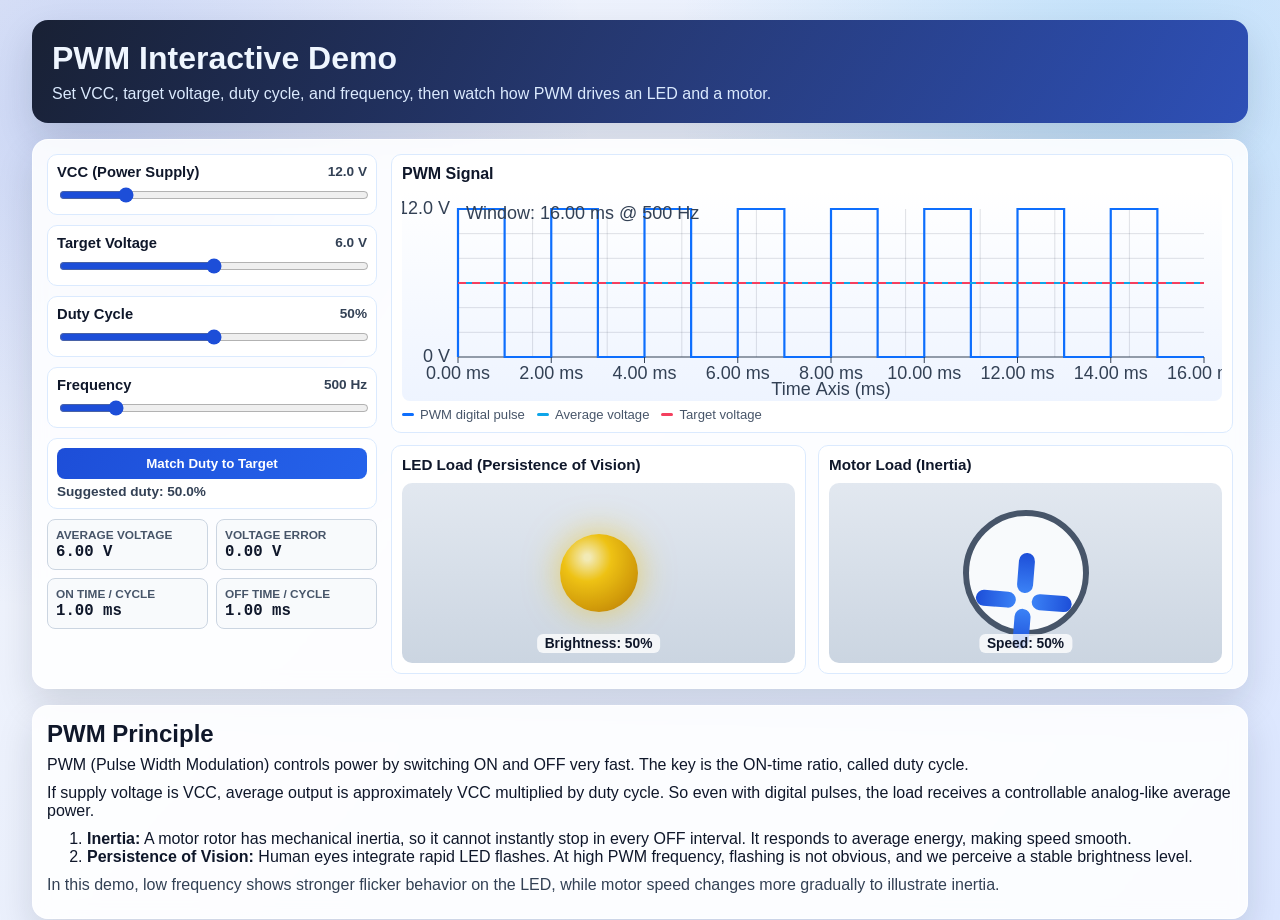
==== index.html @ 6959acde "PWM" ====
<!DOCTYPE html>
<html lang="en">
<head>
  <meta charset="UTF-8" />
  <meta name="viewport" content="width=device-width, initial-scale=1.0" />
  <meta name="description" content="Interactive PWM demo with VCC, target voltage, duty cycle, frequency, LED persistence-of-vision, and motor inertia visualization." />
  <meta name="theme-color" content="#1d4ed8" />
  <meta property="og:title" content="PWM Interactive Demo" />
  <meta property="og:description" content="A static front-end PWM visualization with interactive controls and load animations." />
  <meta property="og:type" content="website" />
  <title>PWM Interactive Demo</title>
  <link rel="stylesheet" href="style.css" />
</head>
<body>
  <div class="wrap">
    <section class="hero">
      <h1>PWM Interactive Demo</h1>
      <p>
        Set VCC, target voltage, duty cycle, and frequency, then watch how PWM drives an LED and a motor.
      </p>
    </section>

    <section class="panel app-grid">
      <div class="controls">
        <div class="control">
          <label for="vcc">VCC (Power Supply) <span id="vccVal" class="unit">12.0 V</span></label>
          <input id="vcc" type="range" min="3" max="48" step="0.5" value="12" />
        </div>

        <div class="control">
          <label for="targetVoltage">Target Voltage <span id="targetVal" class="unit">6.0 V</span></label>
          <input id="targetVoltage" type="range" min="0" max="12" step="0.1" value="6" />
        </div>

        <div class="control">
          <label for="dutyCycle">Duty Cycle <span id="dutyVal" class="unit">50%</span></label>
          <input id="dutyCycle" type="range" min="0" max="100" step="1" value="50" />
        </div>

        <div class="control">
          <label for="frequency">Frequency <span id="freqVal" class="unit">500 Hz</span></label>
          <input id="frequency" type="range" min="5" max="3000" step="5" value="500" />
        </div>

        <div class="control row-control">
          <button id="matchDuty" type="button">Match Duty to Target</button>
          <span class="unit" id="dutyHint">Suggested duty: 50%</span>
        </div>

        <div class="stats">
          <div class="stat-box">
            <strong>Average Voltage</strong>
            <span id="avgVoltage">6.00 V</span>
          </div>
          <div class="stat-box">
            <strong>Voltage Error</strong>
            <span id="errorVoltage">0.00 V</span>
          </div>
          <div class="stat-box">
            <strong>ON Time / Cycle</strong>
            <span id="onTime">1.00 ms</span>
          </div>
          <div class="stat-box">
            <strong>OFF Time / Cycle</strong>
            <span id="offTime">1.00 ms</span>
          </div>
        </div>
      </div>

      <div class="visuals">
        <div class="chart">
          <h2>PWM Signal</h2>
          <canvas id="pwmCanvas" width="900" height="260"></canvas>
          <div class="legend">
            <span><i class="swatch swatch-pwm"></i>PWM digital pulse</span>
            <span><i class="swatch swatch-avg"></i>Average voltage</span>
            <span><i class="swatch swatch-target"></i>Target voltage</span>
          </div>
        </div>

        <div class="load-grid">
          <div class="load-card">
            <h3>LED Load (Persistence of Vision)</h3>
            <div class="led-stage">
              <div class="led-bulb" id="ledBulb"></div>
              <div class="led-label" id="ledLabel">Brightness: 50%</div>
            </div>
          </div>

          <div class="load-card">
            <h3>Motor Load (Inertia)</h3>
            <div class="motor-stage">
              <div class="motor-ring">
                <div class="motor-rotor" id="motorRotor">
                  <span></span><span></span><span></span><span></span>
                </div>
              </div>
              <div class="motor-label" id="motorLabel">Speed: 50%</div>
            </div>
          </div>
        </div>
      </div>
    </section>

    <section class="panel explain" id="explanation">
      <h2>PWM Principle</h2>
      <p>
        PWM (Pulse Width Modulation) controls power by switching ON and OFF very fast. The key is the ON-time ratio, called duty cycle.
      </p>
      <p>
        If supply voltage is VCC, average output is approximately VCC multiplied by duty cycle. So even with digital pulses, the load receives a controllable analog-like average power.
      </p>
      <ol>
        <li><strong>Inertia:</strong> A motor rotor has mechanical inertia, so it cannot instantly stop in every OFF interval. It responds to average energy, making speed smooth.</li>
        <li><strong>Persistence of Vision:</strong> Human eyes integrate rapid LED flashes. At high PWM frequency, flashing is not obvious, and we perceive a stable brightness level.</li>
      </ol>
      <p class="mini">
        In this demo, low frequency shows stronger flicker behavior on the LED, while motor speed changes more gradually to illustrate inertia.
      </p>
    </section>
  </div>

  <script src="index.js"></script>
</body>
</html>
---- style.css ----
:root {
  --bg-1: #f4f6fb;
  --bg-2: #dbe6ff;
  --ink-1: #0f172a;
  --ink-2: #334155;
  --panel: rgba(255, 255, 255, 0.88);
  --line-grid: rgba(15, 23, 42, 0.12);
  --pulse: #0d6efd;
  --avg: #0ea5e9;
  --target: #f43f5e;
  --accent: #1d4ed8;
  --axis-font-size: 18px;
  --axis-font-family: "IBM Plex Sans", "Segoe UI", Tahoma, sans-serif;
  --radius-lg: 16px;
  --radius-sm: 10px;
  --shadow: 0 16px 36px rgba(15, 23, 42, 0.13);
}

* {
  box-sizing: border-box;
}

body {
  margin: 0;
  min-height: 100vh;
  font-family: "IBM Plex Sans", "Segoe UI", Tahoma, sans-serif;
  color: var(--ink-1);
  background:
    radial-gradient(circle at 7% 12%, rgba(29, 78, 216, 0.2), transparent 35%),
    radial-gradient(circle at 88% 8%, rgba(14, 165, 233, 0.18), transparent 32%),
    linear-gradient(130deg, var(--bg-1), var(--bg-2));
}

.wrap {
  width: min(1220px, 95vw);
  margin: 20px auto 44px;
  display: grid;
  gap: 16px;
}

.hero {
  padding: 20px;
  border-radius: var(--radius-lg);
  box-shadow: var(--shadow);
  background: linear-gradient(120deg, rgba(15, 23, 42, 0.95), rgba(30, 64, 175, 0.9));
  color: #eff6ff;
}

.hero h1 {
  margin: 0 0 8px;
  font-family: "Space Grotesk", "Trebuchet MS", sans-serif;
  font-size: clamp(1.4rem, 2.5vw, 2rem);
}

.hero p {
  margin: 0;
  color: #dbeafe;
}

.panel {
  background: var(--panel);
  border: 1px solid rgba(255, 255, 255, 0.7);
  border-radius: var(--radius-lg);
  box-shadow: var(--shadow);
  backdrop-filter: blur(8px);
  padding: 14px;
}

.app-grid {
  display: grid;
  grid-template-columns: 330px 1fr;
  gap: 14px;
}

.controls {
  display: grid;
  gap: 10px;
  align-content: start;
}

.control {
  background: #ffffff;
  border: 1px solid #dbeafe;
  border-radius: var(--radius-sm);
  padding: 9px;
  display: grid;
  gap: 5px;
}

.control label {
  display: flex;
  justify-content: space-between;
  gap: 8px;
  font-size: 0.92rem;
  font-weight: 700;
}

.control input[type="range"] {
  width: 100%;
  accent-color: var(--accent);
}

.unit {
  color: var(--ink-2);
  font-size: 0.85rem;
  font-weight: 600;
}

.row-control {
  grid-template-columns: 1fr;
}

#matchDuty {
  border: none;
  border-radius: 8px;
  padding: 8px 10px;
  background: linear-gradient(120deg, #1d4ed8, #2563eb);
  color: #ffffff;
  font-weight: 700;
  cursor: pointer;
}

#matchDuty:hover {
  filter: brightness(1.05);
}

.stats {
  display: grid;
  grid-template-columns: 1fr 1fr;
  gap: 8px;
}

.stat-box {
  border: 1px solid #cbd5e1;
  border-radius: 8px;
  background: #f8fafc;
  padding: 8px;
}

.stat-box strong {
  display: block;
  color: #475569;
  font-size: 0.74rem;
  text-transform: uppercase;
}

.stat-box span {
  font-family: "Consolas", "Courier New", monospace;
  font-size: 0.98rem;
  font-weight: 800;
}

.visuals {
  display: grid;
  gap: 12px;
}

.chart {
  background: #ffffff;
  border: 1px solid #dbeafe;
  border-radius: var(--radius-sm);
  padding: 10px;
}

.chart h2 {
  margin: 0 0 8px;
  font-size: 1rem;
}

canvas {
  width: 100%;
  height: 210px;
  background: linear-gradient(180deg, #ffffff, #eef4ff);
  border-radius: 8px;
  display: block;
}

.legend {
  margin-top: 6px;
  display: flex;
  flex-wrap: wrap;
  gap: 12px;
  color: #475569;
  font-size: 0.82rem;
}

.legend span {
  display: inline-flex;
  align-items: center;
  gap: 6px;
}

.swatch {
  width: 12px;
  height: 3px;
  border-radius: 2px;
}

.swatch-pwm {
  background: var(--pulse);
}

.swatch-avg {
  background: var(--avg);
}

.swatch-target {
  background: var(--target);
}

.load-grid {
  display: grid;
  grid-template-columns: 1fr 1fr;
  gap: 12px;
}

.load-card {
  background: #ffffff;
  border: 1px solid #dbeafe;
  border-radius: var(--radius-sm);
  padding: 10px;
}

.load-card h3 {
  margin: 0 0 10px;
  font-size: 0.95rem;
}

.led-stage,
.motor-stage {
  min-height: 180px;
  border-radius: 10px;
  background: linear-gradient(180deg, #e2e8f0, #cbd5e1);
  display: grid;
  place-items: center;
  position: relative;
}

.led-bulb {
  width: 78px;
  height: 78px;
  border-radius: 50%;
  background: radial-gradient(circle at 35% 30%, #fff6bf 4%, #facc15 32%, #ca8a04 90%);
  box-shadow: 0 0 10px rgba(250, 204, 21, 0.4);
}

.led-label,
.motor-label {
  position: absolute;
  bottom: 10px;
  left: 50%;
  transform: translateX(-50%);
  font-size: 0.86rem;
  color: #0f172a;
  font-weight: 700;
  background: rgba(255, 255, 255, 0.78);
  border-radius: 6px;
  padding: 2px 8px;
}

.motor-ring {
  width: 126px;
  height: 126px;
  border-radius: 50%;
  border: 6px solid #475569;
  display: grid;
  place-items: center;
  background: #f8fafc;
}

.motor-rotor {
  width: 94px;
  height: 94px;
  border-radius: 50%;
  position: relative;
}

.motor-rotor span {
  position: absolute;
  left: 50%;
  top: 50%;
  width: 16px;
  height: 40px;
  border-radius: 8px;
  background: linear-gradient(180deg, #3b82f6, #1d4ed8);
  transform-origin: center -8px;
}

.motor-rotor span:nth-child(1) {
  transform: translate(-50%, -50%) rotate(0deg);
}

.motor-rotor span:nth-child(2) {
  transform: translate(-50%, -50%) rotate(90deg);
}

.motor-rotor span:nth-child(3) {
  transform: translate(-50%, -50%) rotate(180deg);
}

.motor-rotor span:nth-child(4) {
  transform: translate(-50%, -50%) rotate(270deg);
}

.explain h2 {
  margin: 0 0 8px;
}

.explain p,
.explain ol {
  margin: 0 0 10px;
  color: #0f172a;
}

.explain .mini {
  color: #334155;
}

@media (max-width: 980px) {
  .app-grid {
    grid-template-columns: 1fr;
  }

  .load-grid {
    grid-template-columns: 1fr;
  }

  .stats {
    grid-template-columns: 1fr;
  }
}
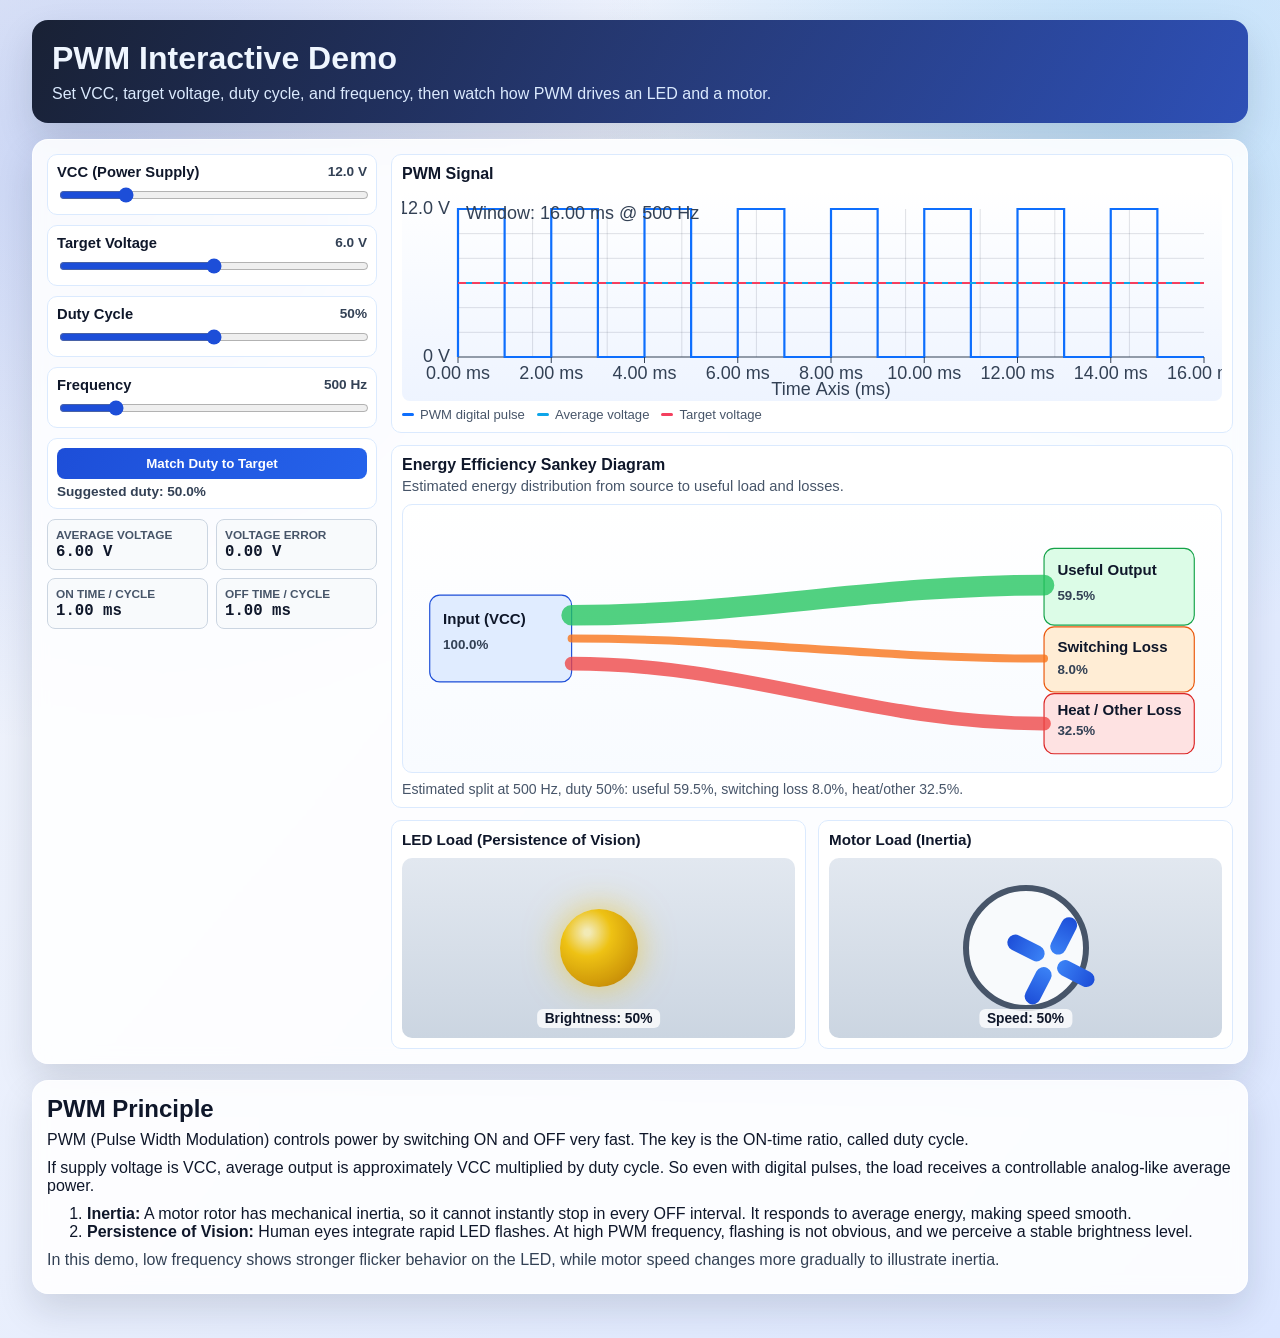
==== commit 059e28b0: "Second vision" ====
--- a/index.html
+++ b/index.html
@@ -78,6 +78,33 @@
           </div>
         </div>
 
+        <div class="chart sankey-panel" id="sankeySection">
+          <h2>Energy Efficiency Sankey Diagram</h2>
+          <p class="sankey-subtitle">Estimated energy distribution from source to useful load and losses.</p>
+          <svg id="sankeySvg" viewBox="0 0 980 320" role="img" aria-label="Energy Sankey Diagram">
+            <rect class="node node-input" x="32" y="108" width="170" height="104" rx="12"></rect>
+            <text class="node-title" x="48" y="142">Input (VCC)</text>
+            <text class="node-value" id="nodeInputVal" x="48" y="172">100.0%</text>
+
+            <rect class="node node-useful" x="768" y="52" width="180" height="92" rx="12"></rect>
+            <text class="node-title" x="784" y="84">Useful Output</text>
+            <text class="node-value" id="nodeUsefulVal" x="784" y="114">0.0%</text>
+
+            <rect class="node node-switch" x="768" y="146" width="180" height="78" rx="12"></rect>
+            <text class="node-title" x="784" y="176">Switching Loss</text>
+            <text class="node-value" id="nodeSwitchVal" x="784" y="202">0.0%</text>
+
+            <rect class="node node-heat" x="768" y="226" width="180" height="72" rx="12"></rect>
+            <text class="node-title" x="784" y="252">Heat / Other Loss</text>
+            <text class="node-value" id="nodeHeatVal" x="784" y="276">0.0%</text>
+
+            <path id="flowUseful" class="flow useful" d="M 202 132 C 410 132, 560 96, 768 96"></path>
+            <path id="flowSwitch" class="flow switch" d="M 202 160 C 410 160, 560 184, 768 184"></path>
+            <path id="flowHeat" class="flow heat" d="M 202 190 C 410 190, 560 262, 768 262"></path>
+          </svg>
+          <div class="sankey-meta" id="sankeyMetaText">Model assumption: normalized input power = 100%.</div>
+        </div>
+
         <div class="load-grid">
           <div class="load-card">
             <h3>LED Load (Persistence of Vision)</h3>
--- a/style.css
+++ b/style.css
@@ -76,6 +76,9 @@
   display: grid;
   gap: 10px;
   align-content: start;
+  position: sticky;
+  top: 12px;
+  align-self: start;
 }
 
 .control {
@@ -306,6 +309,90 @@
   margin: 0 0 8px;
 }
 
+.sankey-panel h2 {
+  margin: 0 0 4px;
+}
+
+.sankey-panel {
+  margin-top: 0;
+}
+
+.sankey-subtitle {
+  margin: 0 0 10px;
+  color: #475569;
+  font-size: 0.92rem;
+}
+
+#sankeySvg {
+  width: 100%;
+  height: auto;
+  display: block;
+  border-radius: 10px;
+  background: linear-gradient(180deg, #ffffff, #f8fbff);
+  border: 1px solid #dbeafe;
+}
+
+.node {
+  stroke-width: 1.4;
+}
+
+.node-input {
+  fill: #e0ecff;
+  stroke: #1d4ed8;
+}
+
+.node-useful {
+  fill: #dcfce7;
+  stroke: #16a34a;
+}
+
+.node-switch {
+  fill: #ffedd5;
+  stroke: #ea580c;
+}
+
+.node-heat {
+  fill: #fee2e2;
+  stroke: #dc2626;
+}
+
+.node-title {
+  font-size: 18px;
+  font-weight: 700;
+  fill: #0f172a;
+}
+
+.node-value {
+  font-size: 16px;
+  font-weight: 700;
+  fill: #334155;
+}
+
+.flow {
+  fill: none;
+  stroke-linecap: round;
+  opacity: 0.78;
+  transition: stroke-width 240ms ease;
+}
+
+.flow.useful {
+  stroke: #22c55e;
+}
+
+.flow.switch {
+  stroke: #f97316;
+}
+
+.flow.heat {
+  stroke: #ef4444;
+}
+
+.sankey-meta {
+  margin-top: 8px;
+  color: #475569;
+  font-size: 0.88rem;
+}
+
 .explain p,
 .explain ol {
   margin: 0 0 10px;
@@ -321,8 +408,9 @@
     grid-template-columns: 1fr;
   }
 
-  .load-grid {
-    grid-template-columns: 1fr;
+  .controls {
+    position: static;
+    top: auto;
   }
 
   .stats {
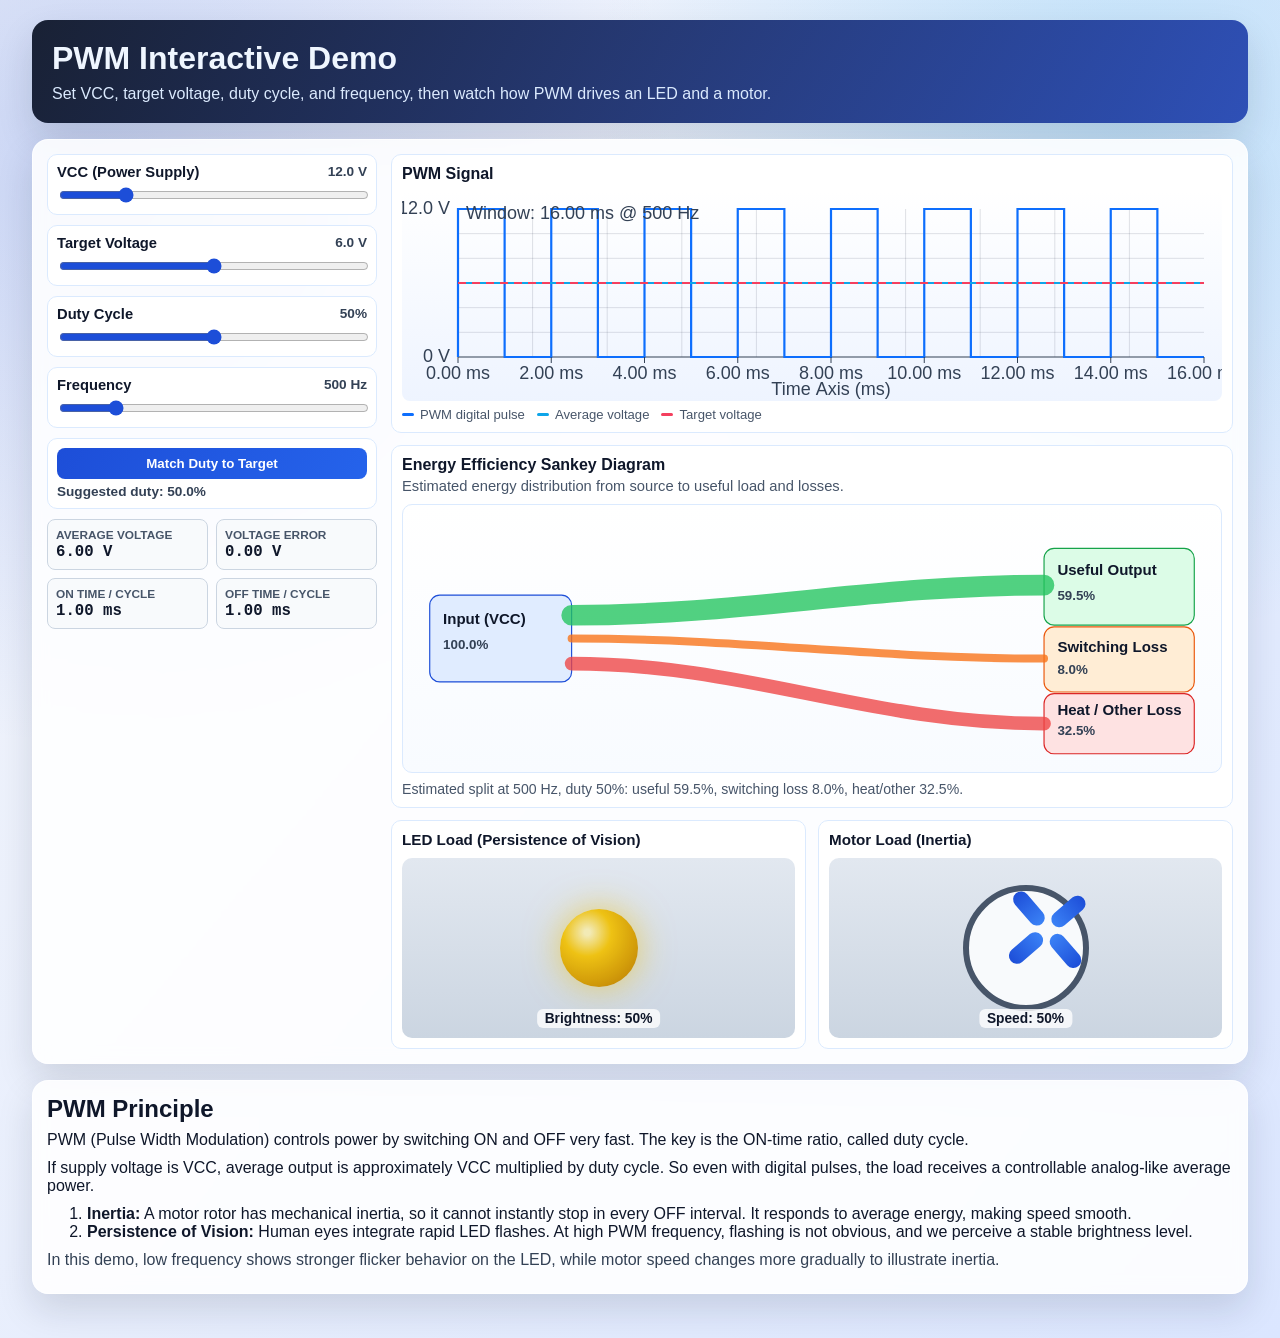
==== commit c32ce1c9: "Third" ====
--- a/index.html
+++ b/index.html
@@ -9,7 +9,7 @@
   <meta property="og:description" content="A static front-end PWM visualization with interactive controls and load animations." />
   <meta property="og:type" content="website" />
   <title>PWM Interactive Demo</title>
-  <link rel="stylesheet" href="style.css" />
+  <link rel="stylesheet" href="style.css?v=20260319a" />
 </head>
 <body>
   <div class="wrap">
@@ -147,6 +147,6 @@
     </section>
   </div>
 
-  <script src="index.js"></script>
+  <script src="index.js?v=20260319a"></script>
 </body>
 </html>
